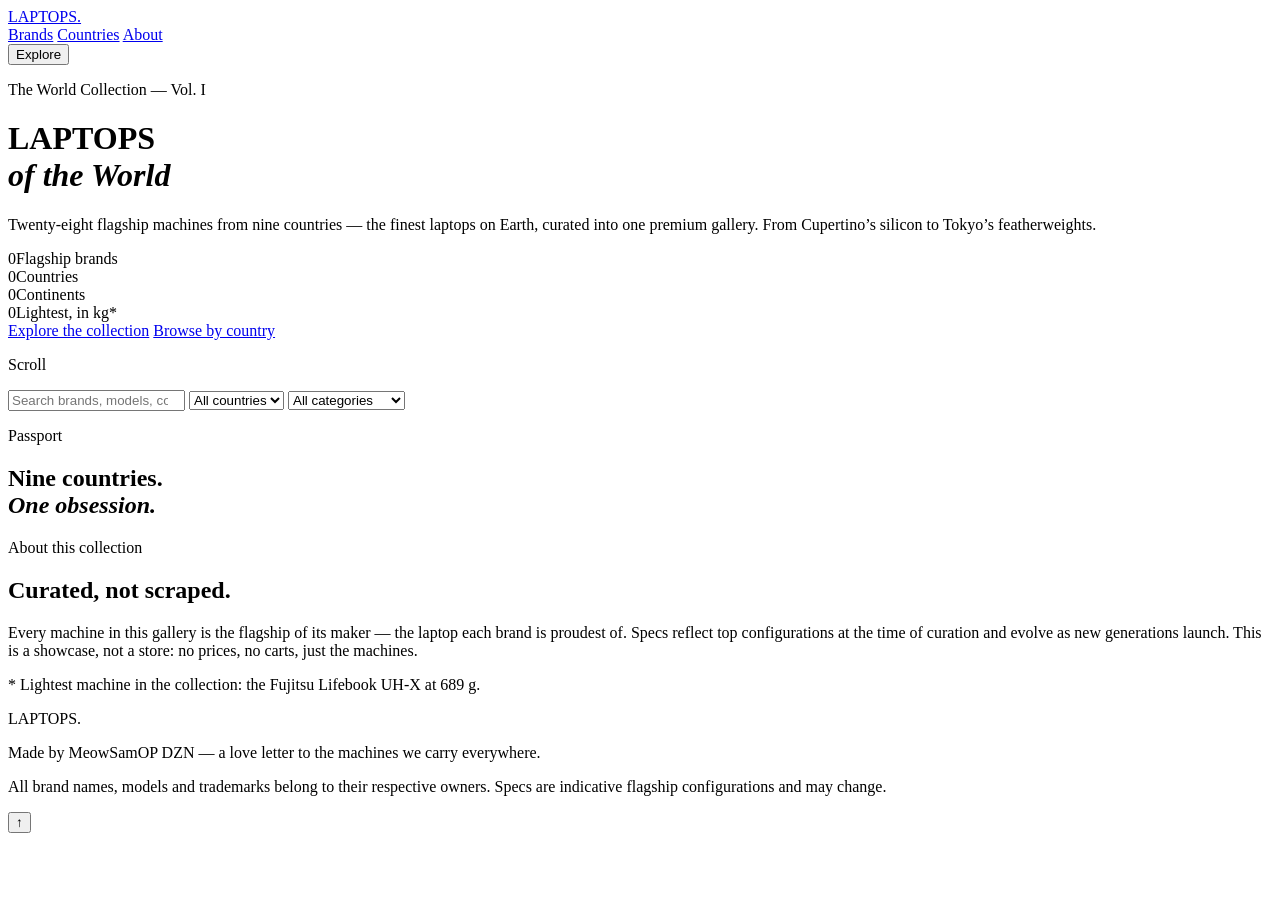
==== index.html @ 44a9090a "Add index.html" ====
<!DOCTYPE html>
<html lang="en">
<head>
<meta charset="UTF-8">
<meta name="viewport" content="width=device-width, initial-scale=1.0">
<title>LAPTOPS — Flagship Laptops From Around the World</title>
<meta name="description" content="LAPTOPS is a premium showcase of flagship laptops from every corner of the planet — 28 legendary machines from 9 countries.">
<link rel="preconnect" href="https://fonts.googleapis.com">
<link rel="preconnect" href="https://fonts.gstatic.com" crossorigin>
<link href="https://fonts.googleapis.com/css2?family=Fraunces:ital,opsz,wght@0,9..144,300..900;1,9..144,300..900&family=Space+Grotesk:wght@300..700&display=swap" rel="stylesheet">
<link rel="stylesheet" href="styles.css">
<link rel="icon" href="data:image/svg+xml,<svg xmlns='http://www.w3.org/2000/svg' viewBox='0 0 100 100'><text y='.9em' font-size='90'>💻</text></svg>">
</head>
<body>
<div class="ambient" aria-hidden="true"><span class="orb orb-a"></span><span class="orb orb-b"></span><span class="grain"></span></div>

<nav class="nav" id="nav">
  <a class="wordmark" href="#top">LAPTOPS<span class="dot">.</span></a>
  <div class="nav-links">
    <a href="#atlas">Brands</a>
    <a href="#countries">Countries</a>
    <a href="#about">About</a>
  </div>
  <button class="nav-cta" id="navExplore">Explore</button>
</nav>

<header class="hero" id="top">
  <p class="eyebrow reveal">The World Collection &mdash; Vol. I</p>
  <h1 class="hero-title reveal">LAPTOPS<br><em>of the World</em></h1>
  <p class="hero-sub reveal">Twenty-eight flagship machines from nine countries &mdash; the finest laptops on Earth, curated into one premium gallery. From Cupertino&rsquo;s silicon to Tokyo&rsquo;s featherweights.</p>
  <div class="stats reveal">
    <div class="stat"><span class="stat-num" data-count="28">0</span><span class="stat-label">Flagship brands</span></div>
    <div class="stat"><span class="stat-num" data-count="9">0</span><span class="stat-label">Countries</span></div>
    <div class="stat"><span class="stat-num" data-count="4">0</span><span class="stat-label">Continents</span></div>
    <div class="stat"><span class="stat-num" data-count="0.68">0</span><span class="stat-label">Lightest, in kg*</span></div>
  </div>
  <div class="hero-ctas reveal">
    <a href="#atlas" class="btn btn-gold">Explore the collection</a>
    <a href="#countries" class="btn btn-ghost">Browse by country</a>
  </div>
  <p class="scroll-hint">Scroll</p>
</header>

<div class="marquee" aria-hidden="true"><div class="marquee-track" id="marqueeTrack"></div></div>

<div class="filterbar" id="filterbar">
  <div class="filter-inner">
    <input type="search" id="search" placeholder="Search brands, models, countries&hellip;" autocomplete="off">
    <select id="countryFilter"><option value="">All countries</option></select>
    <select id="categoryFilter">
      <option value="">All categories</option>
      <option>Ultrabook</option><option>Gaming</option><option>Creator</option>
      <option>Business</option><option>Modular</option><option>Rugged &amp; Linux</option>
    </select>
    <span class="result-count" id="resultCount"></span>
  </div>
</div>

<main id="atlas"></main>

<section class="countries" id="countries">
  <p class="eyebrow">Passport</p>
  <h2 class="section-title">Nine countries.<br><em>One obsession.</em></h2>
  <div class="country-grid" id="countryGrid"></div>
</section>

<section class="about" id="about">
  <p class="eyebrow">About this collection</p>
  <h2 class="section-title">Curated, not scraped.</h2>
  <p class="about-copy">Every machine in this gallery is the flagship of its maker &mdash; the laptop each brand is proudest of. Specs reflect top configurations at the time of curation and evolve as new generations launch. This is a showcase, not a store: no prices, no carts, just the machines.</p>
  <p class="about-copy dim">* Lightest machine in the collection: the Fujitsu Lifebook UH-X at 689&nbsp;g.</p>
</section>

<footer>
  <div class="foot-inner">
    <p class="foot-mark">LAPTOPS<span class="dot">.</span></p>
    <p class="foot-note">Made by MeowSamOP DZN &mdash; a love letter to the machines we carry everywhere.</p>
    <p class="foot-legal">All brand names, models and trademarks belong to their respective owners. Specs are indicative flagship configurations and may change.</p>
  </div>
  <button class="to-top" id="toTop" aria-label="Back to top">&uarr;</button>
</footer>

<div class="modal" id="modal" aria-hidden="true">
  <div class="modal-backdrop" id="modalBackdrop"></div>
  <div class="modal-card" role="dialog" aria-modal="true" id="modalCard"></div>
</div>

<script src="app.js"></script>
</body>
</html>
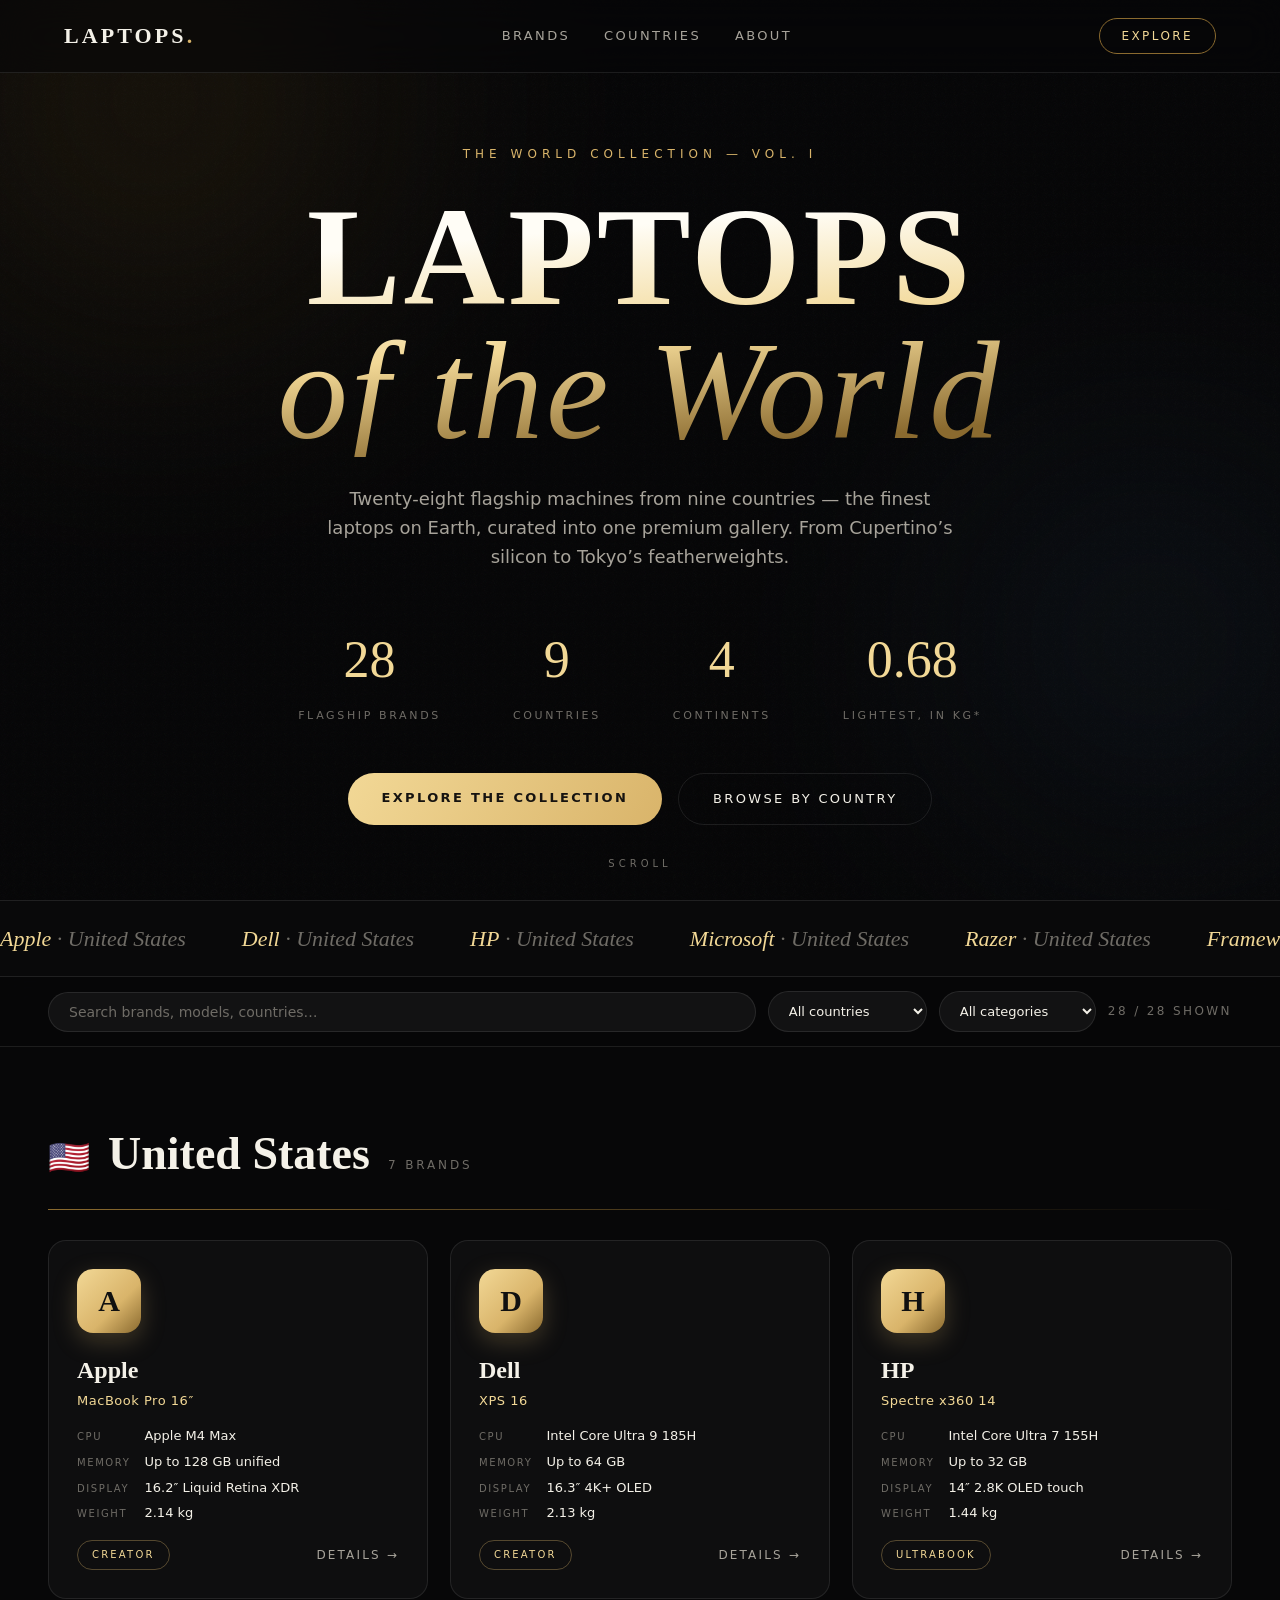
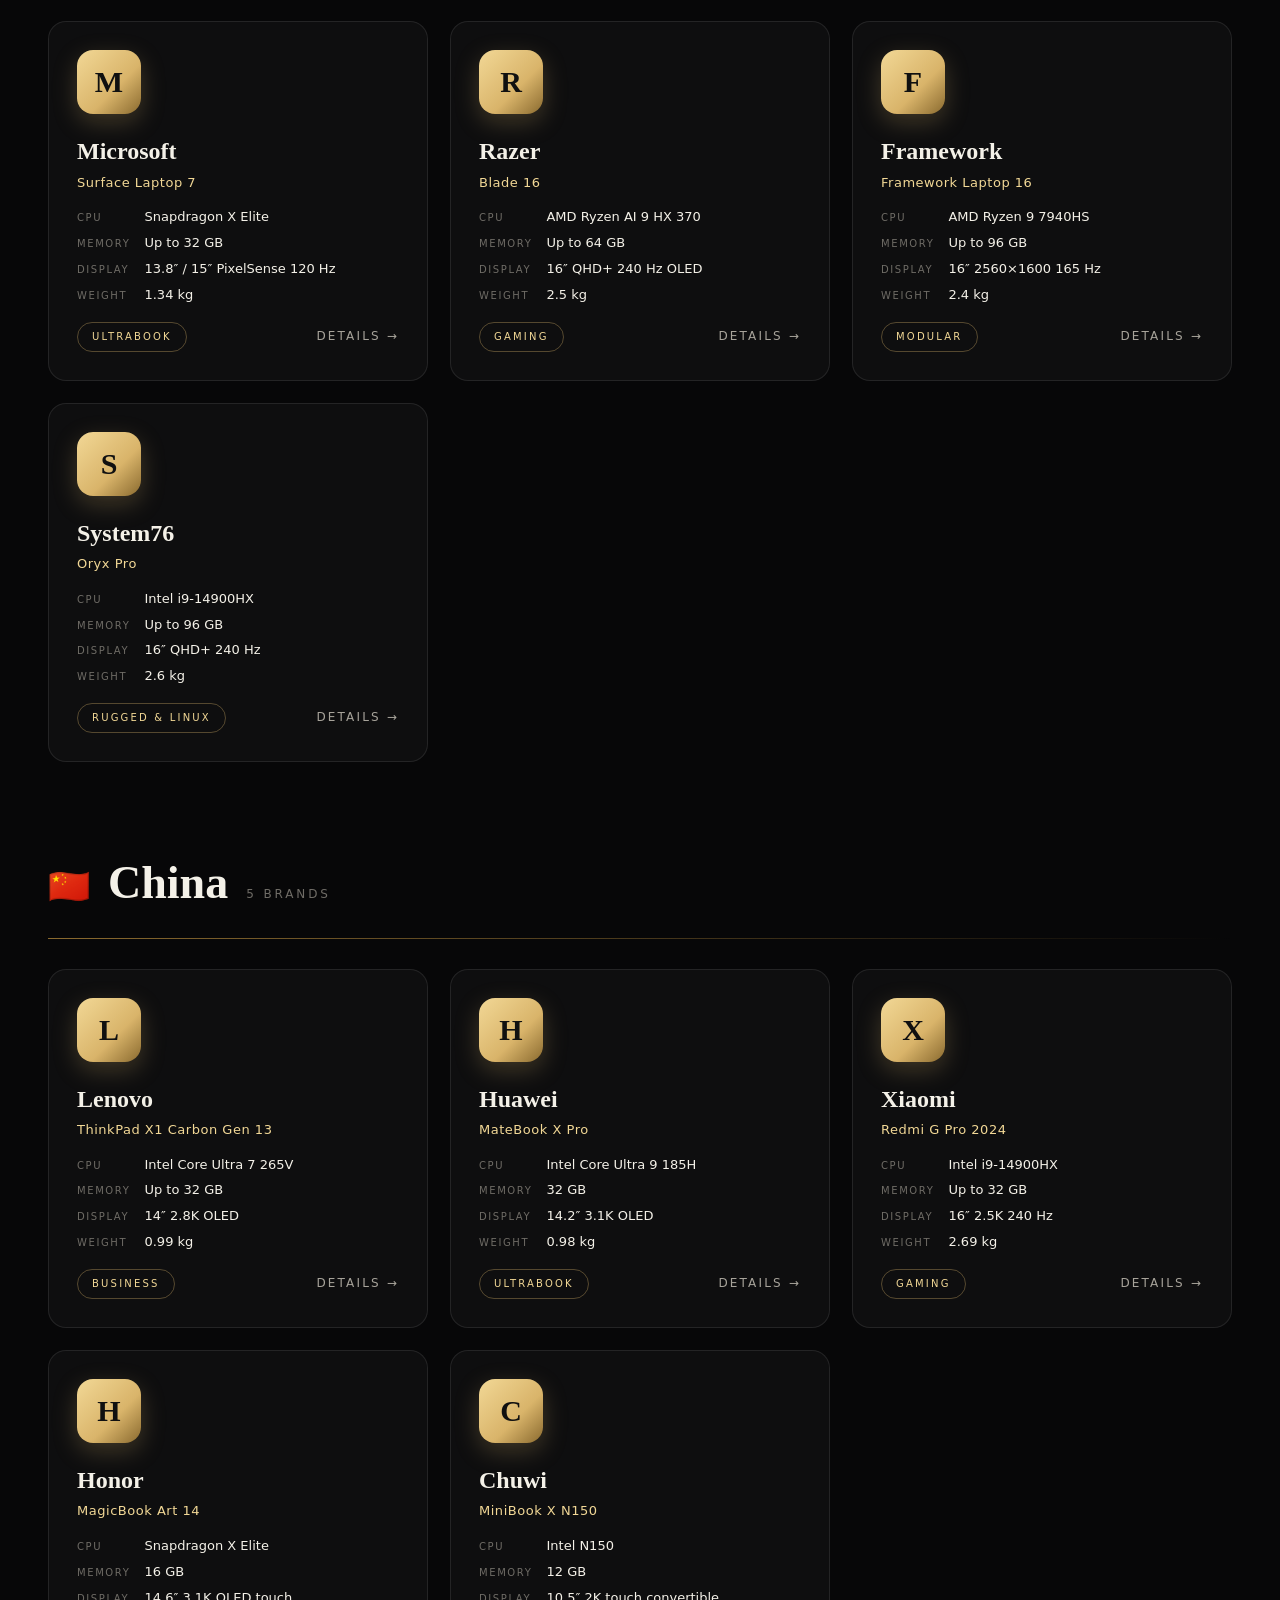
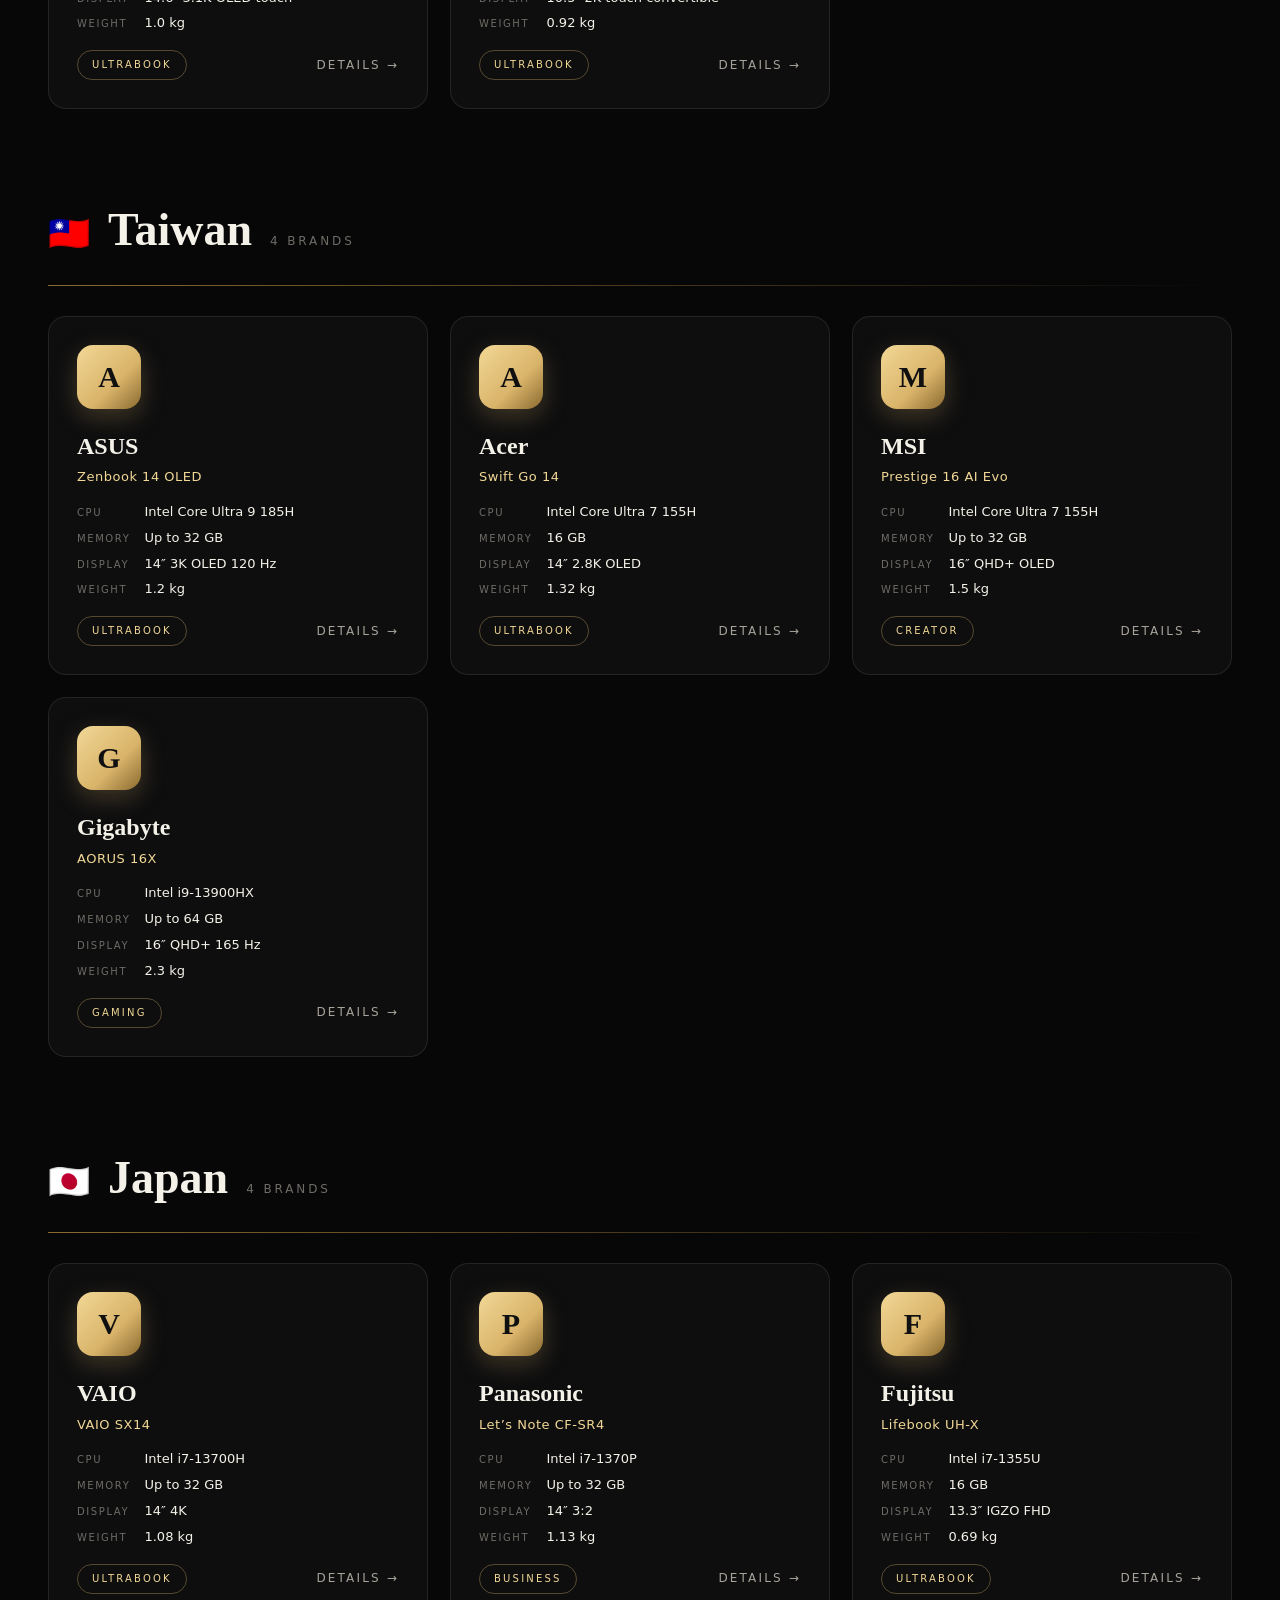
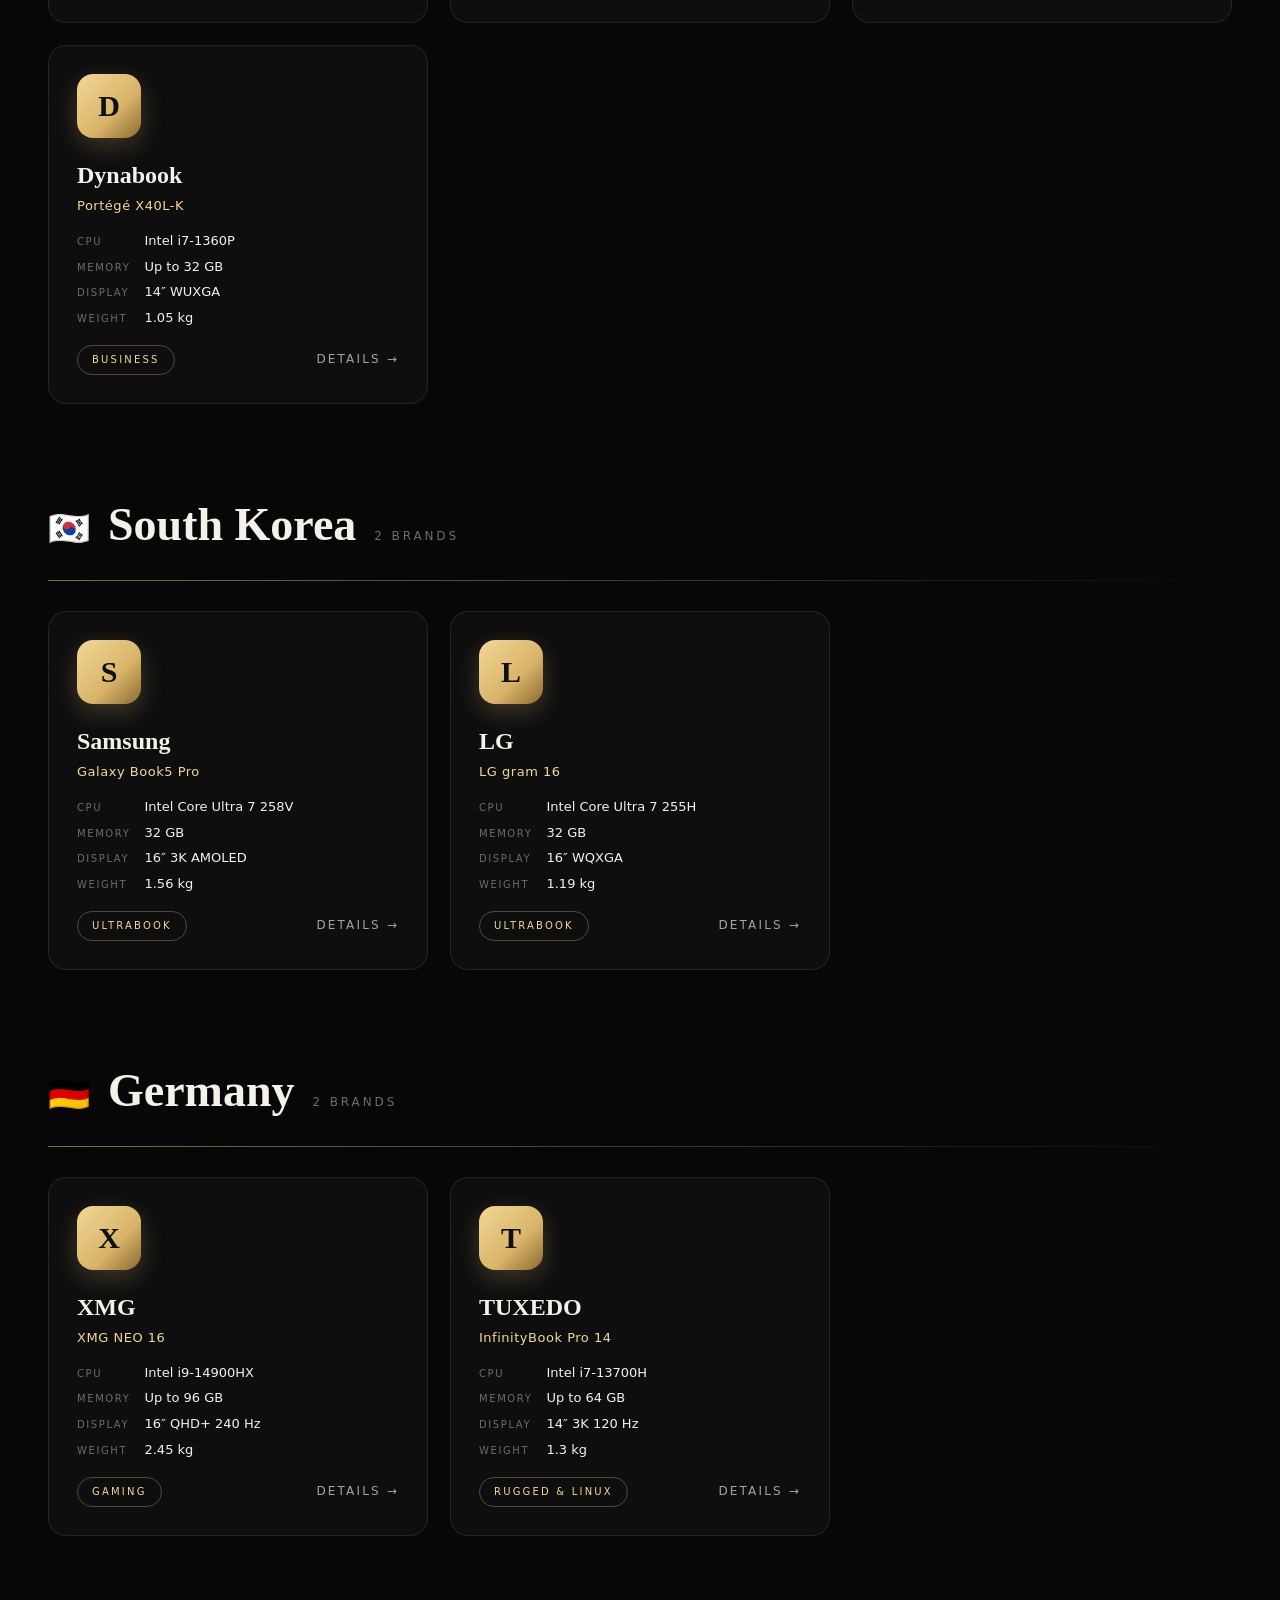
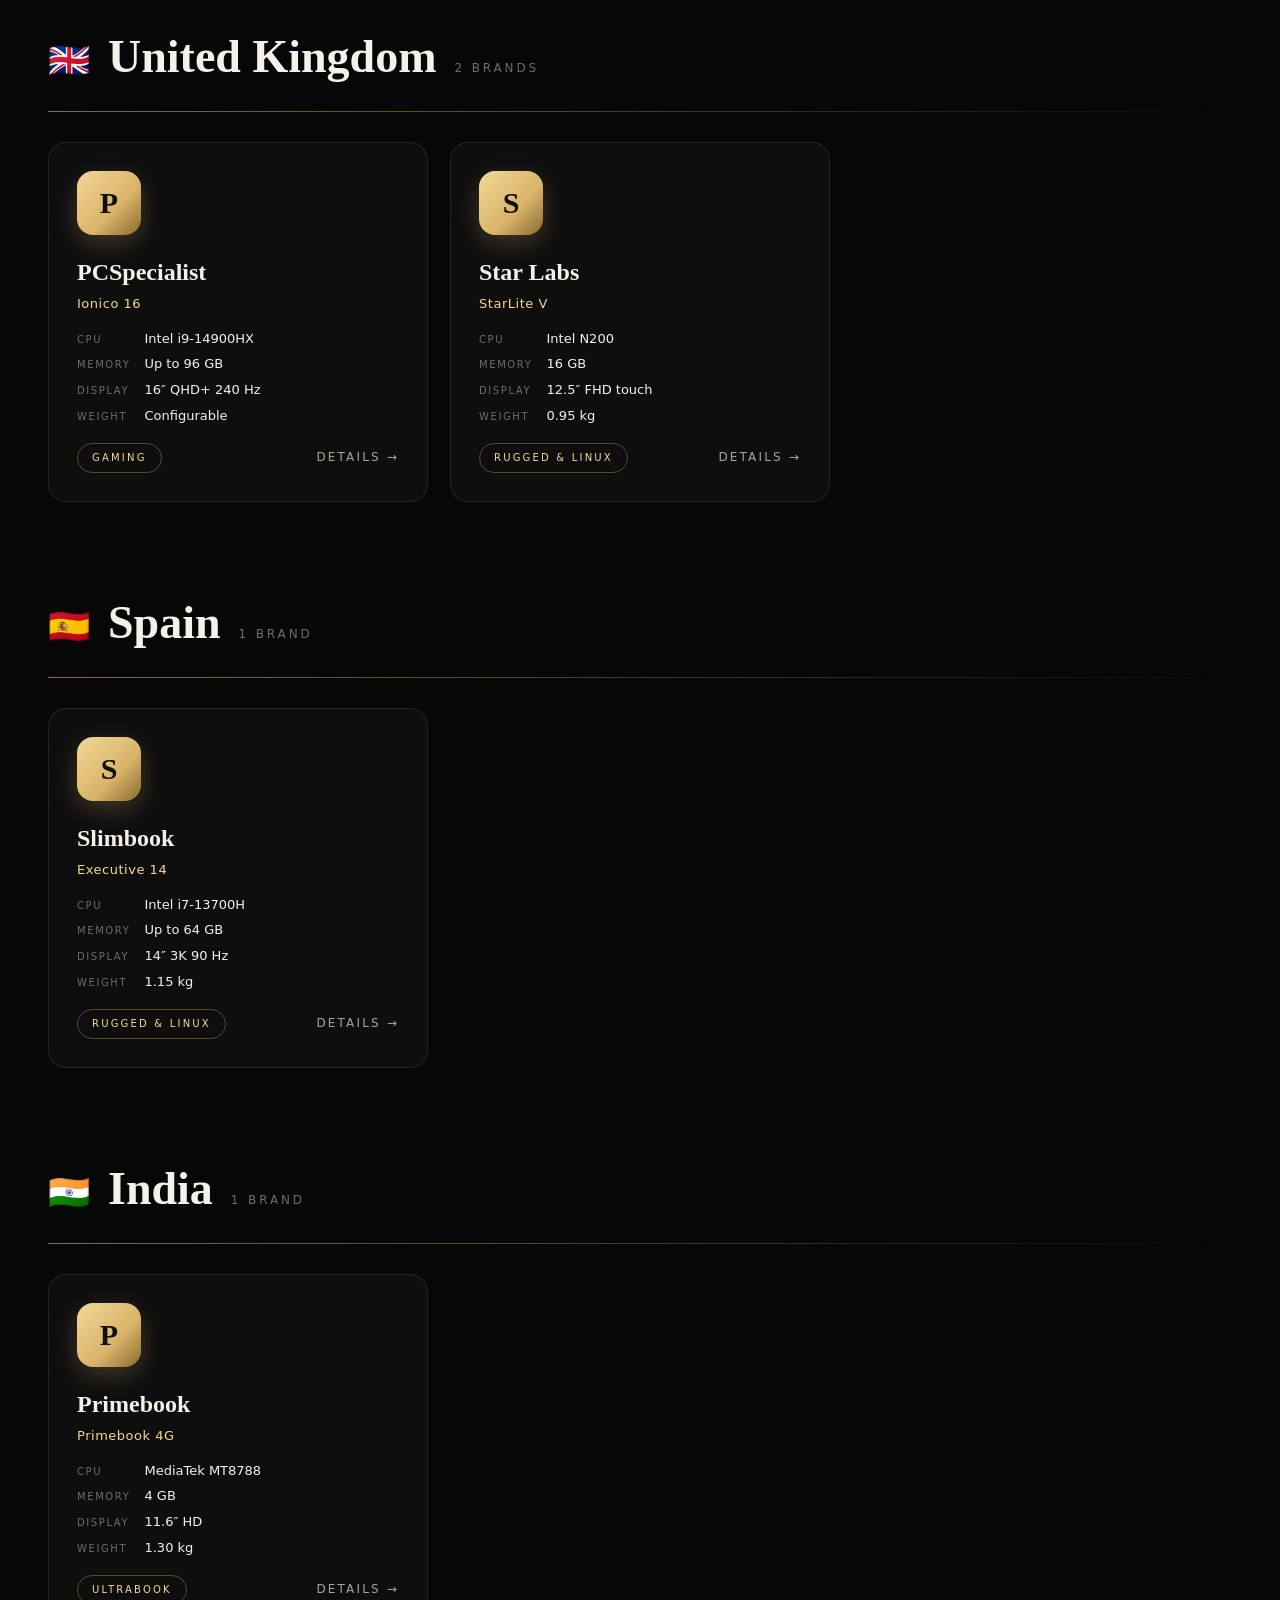
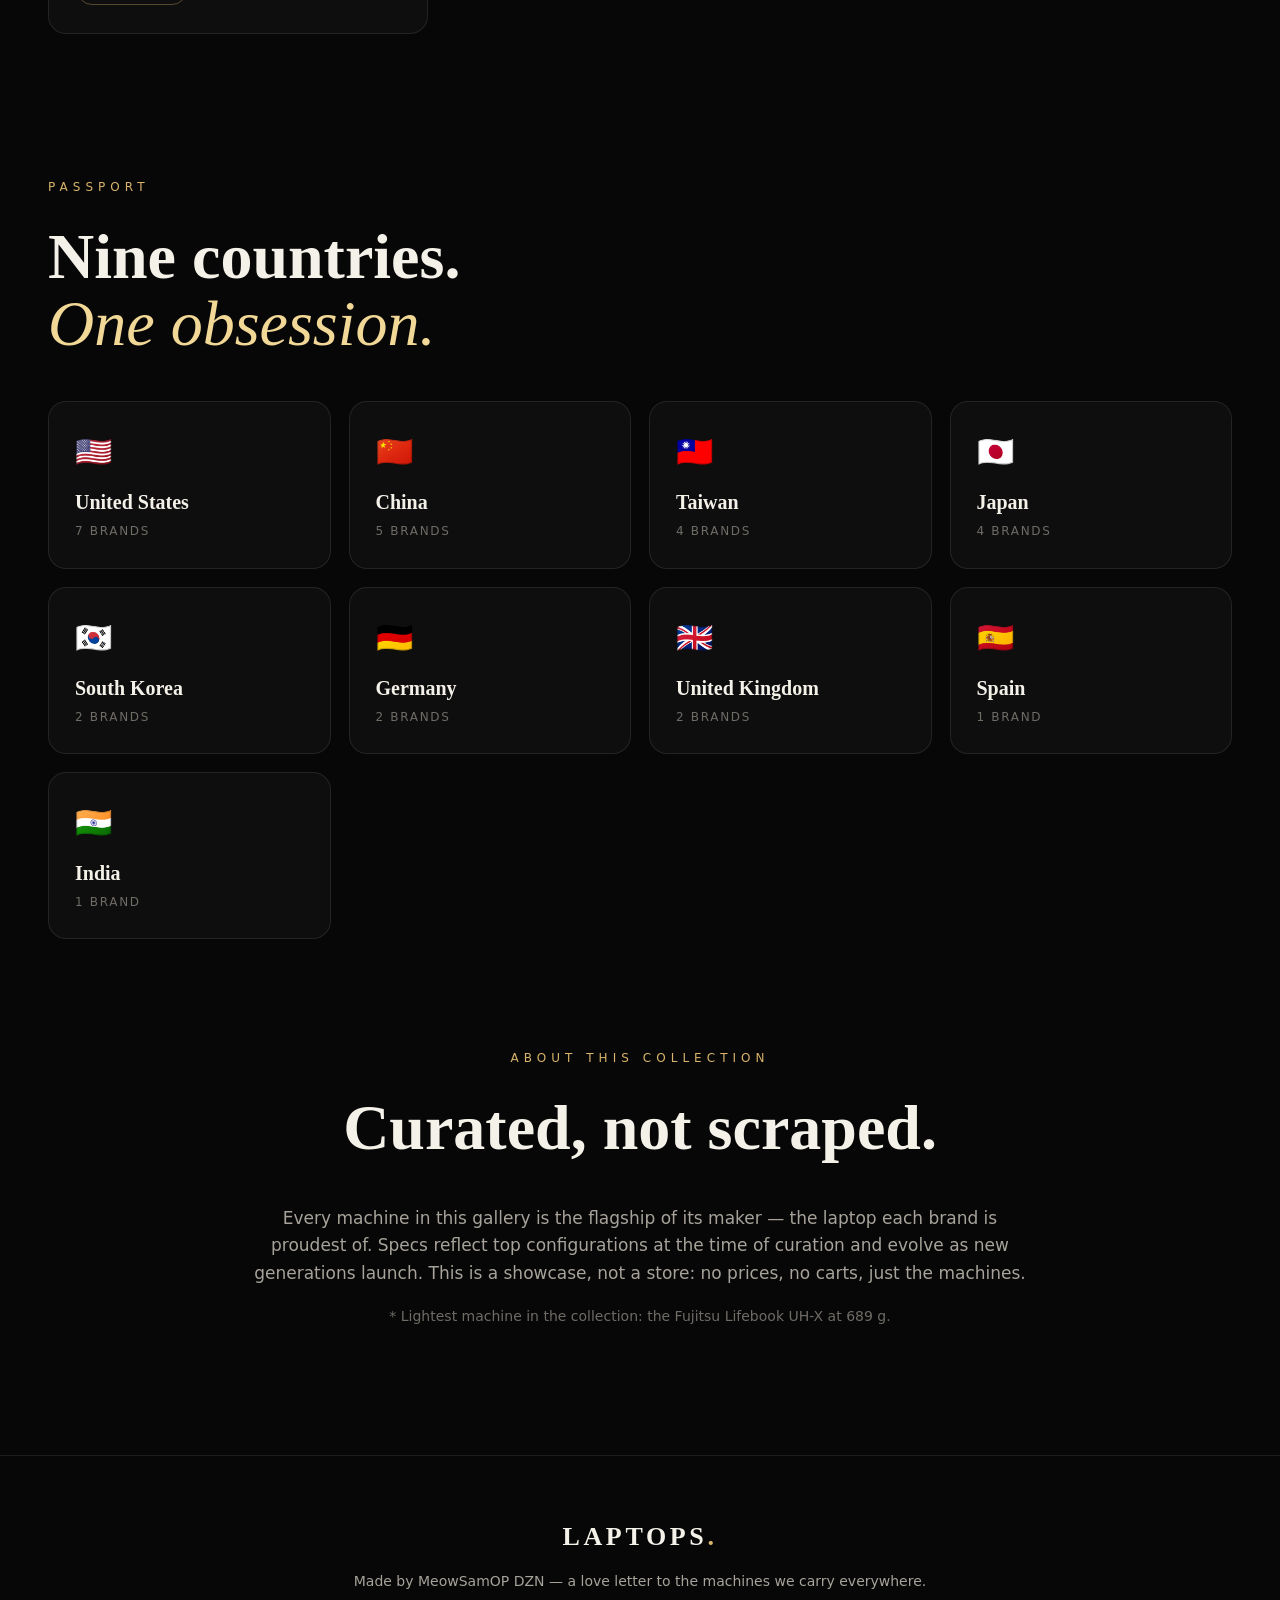
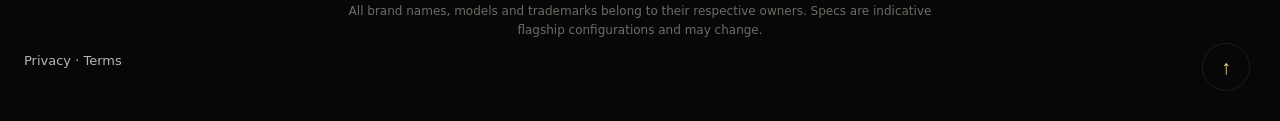
==== commit 364fcb6c: "Footer legal links" ====
--- a/index.html
+++ b/index.html
@@ -78,7 +78,7 @@
     <p class="foot-legal">All brand names, models and trademarks belong to their respective owners. Specs are indicative flagship configurations and may change.</p>
   </div>
   <button class="to-top" id="toTop" aria-label="Back to top">&uarr;</button>
-</footer>
+<div style="font-size:13px;opacity:.75;margin-top:10px"><a href="/privacy.html">Privacy</a> · <a href="/terms.html">Terms</a></div></footer>
 
 <div class="modal" id="modal" aria-hidden="true">
   <div class="modal-backdrop" id="modalBackdrop"></div>
--- a/styles.css
+++ b/styles.css
@@ -0,0 +1,233 @@
+/* LAPTOPS — premium dark editorial theme */
+:root{
+  --bg:#070708;
+  --bg2:#0d0d10;
+  --card:rgba(255,255,255,.032);
+  --line:rgba(255,255,255,.09);
+  --gold:#d9b46a;
+  --gold2:#f2d896;
+  --gold-deep:#8a6a2f;
+  --ivory:#f4f1e8;
+  --muted:#a7a39a;
+  --dim:#6f6c66;
+  --serif:"Fraunces",Georgia,serif;
+  --sans:"Space Grotesk",system-ui,sans-serif;
+  --r:18px;
+}
+*{margin:0;padding:0;box-sizing:border-box}
+html{scroll-behavior:smooth}
+body{
+  background:var(--bg);color:var(--ivory);font-family:var(--sans);
+  font-weight:300;line-height:1.6;overflow-x:hidden;
+  -webkit-font-smoothing:antialiased;
+}
+::selection{background:var(--gold);color:#111}
+a{color:inherit;text-decoration:none}
+
+/* ambient background */
+.ambient{position:fixed;inset:0;z-index:-1;pointer-events:none;overflow:hidden}
+.orb{position:absolute;border-radius:50%;filter:blur(120px);opacity:.5}
+.orb-a{width:60vw;height:60vw;left:-18vw;top:-22vw;background:radial-gradient(circle,#3a2c12 0%,transparent 65%)}
+.orb-b{width:52vw;height:52vw;right:-16vw;top:34vh;background:radial-gradient(circle,#14202e 0%,transparent 65%)}
+.grain{position:absolute;inset:0;opacity:.05;background-image:url("data:image/svg+xml,%3Csvg xmlns='http://www.w3.org/2000/svg' width='120' height='120'%3E%3Cfilter id='n'%3E%3CfeTurbulence baseFrequency='0.9'/%3E%3C/filter%3E%3Crect width='120' height='120' filter='url(%23n)' opacity='1'/%3E%3C/svg%3E")}
+
+/* nav */
+.nav{
+  position:fixed;top:0;left:0;right:0;z-index:50;
+  display:flex;align-items:center;justify-content:space-between;
+  padding:18px clamp(20px,5vw,64px);
+  backdrop-filter:blur(18px);-webkit-backdrop-filter:blur(18px);
+  background:rgba(7,7,8,.55);border-bottom:1px solid var(--line);
+}
+.wordmark{font-family:var(--serif);font-weight:700;font-size:22px;letter-spacing:.14em}
+.wordmark .dot,.dot{color:var(--gold)}
+.nav-links{display:flex;gap:34px;font-size:13px;letter-spacing:.18em;text-transform:uppercase;color:var(--muted)}
+.nav-links a{transition:color .25s}
+.nav-links a:hover{color:var(--gold2)}
+.nav-cta{
+  font-family:var(--sans);font-size:12px;letter-spacing:.2em;text-transform:uppercase;
+  color:var(--gold2);background:transparent;border:1px solid var(--gold-deep);
+  padding:10px 22px;border-radius:999px;cursor:pointer;transition:.3s;
+}
+.nav-cta:hover{background:var(--gold);color:#141414;border-color:var(--gold)}
+
+/* hero */
+.hero{
+  min-height:100svh;display:flex;flex-direction:column;justify-content:center;align-items:center;
+  text-align:center;padding:130px 24px 60px;position:relative;
+}
+.eyebrow{
+  font-size:12px;letter-spacing:.42em;text-transform:uppercase;color:var(--gold);
+  margin-bottom:26px;
+}
+.hero-title{
+  font-family:var(--serif);font-weight:600;font-size:clamp(58px,11vw,150px);
+  line-height:.95;letter-spacing:.02em;
+  background:linear-gradient(175deg,#fffdf6 20%,var(--gold2) 55%,var(--gold-deep) 90%);
+  -webkit-background-clip:text;background-clip:text;-webkit-text-fill-color:transparent;
+  margin-bottom:28px;
+}
+.hero-title em{font-style:italic;font-weight:300}
+.hero-sub{max-width:640px;color:var(--muted);font-size:clamp(15px,2vw,18px);margin-bottom:46px}
+.stats{display:flex;gap:clamp(24px,6vw,72px);margin-bottom:48px;flex-wrap:wrap;justify-content:center}
+.stat{display:flex;flex-direction:column;align-items:center}
+.stat-num{font-family:var(--serif);font-size:clamp(34px,4.5vw,52px);color:var(--gold2);font-weight:500}
+.stat-label{font-size:11px;letter-spacing:.24em;text-transform:uppercase;color:var(--dim);margin-top:6px}
+.hero-ctas{display:flex;gap:16px;flex-wrap:wrap;justify-content:center}
+.btn{
+  padding:15px 34px;border-radius:999px;font-size:13px;letter-spacing:.18em;text-transform:uppercase;
+  transition:.3s;display:inline-block;
+}
+.btn-gold{background:linear-gradient(120deg,var(--gold2),var(--gold));color:#161310;font-weight:600}
+.btn-gold:hover{transform:translateY(-2px);box-shadow:0 14px 40px rgba(217,180,106,.28)}
+.btn-ghost{border:1px solid var(--line);color:var(--ivory)}
+.btn-ghost:hover{border-color:var(--gold);color:var(--gold2)}
+.scroll-hint{
+  position:absolute;bottom:28px;left:50%;transform:translateX(-50%);
+  font-size:10px;letter-spacing:.4em;text-transform:uppercase;color:var(--dim);
+  animation:bob 2.4s ease-in-out infinite;
+}
+@keyframes bob{0%,100%{transform:translate(-50%,0)}50%{transform:translate(-50%,8px)}}
+
+/* marquee */
+.marquee{overflow:hidden;border-top:1px solid var(--line);border-bottom:1px solid var(--line);padding:20px 0;background:rgba(255,255,255,.012)}
+.marquee-track{display:flex;gap:56px;width:max-content;animation:scroll 42s linear infinite}
+.marquee-track span{font-family:var(--serif);font-style:italic;font-size:22px;color:var(--dim);white-space:nowrap}
+.marquee-track span b{color:var(--gold2);font-weight:500}
+@keyframes scroll{to{transform:translateX(-50%)}}
+
+/* filter bar */
+.filterbar{position:sticky;top:65px;z-index:40;background:rgba(7,7,8,.78);backdrop-filter:blur(16px);border-bottom:1px solid var(--line)}
+.filter-inner{
+  max-width:1280px;margin:0 auto;padding:14px clamp(20px,4vw,48px);
+  display:flex;gap:12px;align-items:center;flex-wrap:wrap;
+}
+#search{
+  flex:1;min-width:200px;background:rgba(255,255,255,.05);border:1px solid var(--line);
+  color:var(--ivory);border-radius:999px;padding:11px 20px;font-family:var(--sans);font-size:14px;outline:none;transition:.25s;
+}
+#search:focus{border-color:var(--gold);box-shadow:0 0 0 3px rgba(217,180,106,.15)}
+#search::placeholder{color:var(--dim)}
+select{
+  background:rgba(255,255,255,.05);border:1px solid var(--line);color:var(--ivory);
+  border-radius:999px;padding:11px 16px;font-family:var(--sans);font-size:13px;outline:none;cursor:pointer;
+}
+select option{background:#141416}
+.result-count{margin-left:auto;font-size:12px;letter-spacing:.2em;text-transform:uppercase;color:var(--dim)}
+
+/* country sections */
+main{max-width:1280px;margin:0 auto;padding:70px clamp(20px,4vw,48px) 20px}
+.country{margin-bottom:84px}
+.country-head{display:flex;align-items:baseline;gap:18px;margin-bottom:10px;flex-wrap:wrap}
+.country-flag{font-size:34px;line-height:1}
+.country-name{font-family:var(--serif);font-size:clamp(30px,4vw,46px);font-weight:600}
+.country-meta{font-size:12px;letter-spacing:.24em;text-transform:uppercase;color:var(--dim)}
+.country-line{height:1px;background:linear-gradient(90deg,var(--gold-deep),transparent);margin:18px 0 30px}
+.grid{display:grid;grid-template-columns:repeat(auto-fill,minmax(300px,1fr));gap:22px}
+
+/* card */
+.card{
+  position:relative;background:var(--card);border:1px solid var(--line);border-radius:var(--r);
+  padding:28px;cursor:pointer;overflow:hidden;transition:transform .35s,border-color .35s,box-shadow .35s;
+}
+.card::before{
+  content:"";position:absolute;inset:0;opacity:0;transition:opacity .4s;pointer-events:none;
+  background:radial-gradient(420px circle at var(--mx,50%) var(--my,0%),rgba(217,180,106,.12),transparent 60%);
+}
+.card:hover{transform:translateY(-6px);border-color:rgba(217,180,106,.45);box-shadow:0 24px 60px rgba(0,0,0,.5)}
+.card:hover::before{opacity:1}
+.mono{
+  width:64px;height:64px;border-radius:16px;display:flex;align-items:center;justify-content:center;
+  font-family:var(--serif);font-size:30px;font-weight:700;color:#101010;margin-bottom:18px;
+  background:linear-gradient(135deg,var(--gold2),var(--gold) 60%,var(--gold-deep));
+  box-shadow:0 8px 24px rgba(217,180,106,.25);
+}
+.card-brand{font-family:var(--serif);font-size:24px;font-weight:600;margin-bottom:2px}
+.card-flagship{font-size:13px;color:var(--gold2);letter-spacing:.04em;margin-bottom:14px}
+.spec-rows{display:grid;grid-template-columns:auto 1fr;gap:5px 14px;font-size:13px;margin-bottom:16px}
+.spec-rows dt{color:var(--dim);text-transform:uppercase;font-size:10px;letter-spacing:.16em;padding-top:3px}
+.spec-rows dd{color:var(--ivory);font-weight:300}
+.card-foot{display:flex;align-items:center;justify-content:space-between}
+.pill{
+  font-size:10px;letter-spacing:.22em;text-transform:uppercase;color:var(--gold2);
+  border:1px solid rgba(217,180,106,.35);border-radius:999px;padding:6px 14px;
+}
+.view{font-size:12px;letter-spacing:.18em;text-transform:uppercase;color:var(--muted);transition:.25s}
+.card:hover .view{color:var(--gold2)}
+.empty{padding:60px 0;text-align:center;color:var(--dim);font-family:var(--serif);font-size:24px;font-style:italic}
+
+/* countries passport */
+.countries{max-width:1280px;margin:0 auto;padding:40px clamp(20px,4vw,48px) 90px}
+.section-title{font-family:var(--serif);font-size:clamp(36px,5.5vw,64px);font-weight:600;line-height:1.05;margin-bottom:44px}
+.section-title em{font-style:italic;color:var(--gold2);font-weight:300}
+.country-grid{display:grid;grid-template-columns:repeat(auto-fill,minmax(240px,1fr));gap:18px}
+.country-tile{
+  border:1px solid var(--line);border-radius:var(--r);padding:26px;background:var(--card);
+  cursor:pointer;transition:.3s;
+}
+.country-tile:hover{border-color:rgba(217,180,106,.5);transform:translateY(-4px)}
+.country-tile .f{font-size:30px;margin-bottom:10px}
+.country-tile h3{font-family:var(--serif);font-size:20px;font-weight:600}
+.country-tile p{font-size:12px;color:var(--dim);letter-spacing:.14em;text-transform:uppercase;margin-top:4px}
+
+/* about */
+.about{max-width:820px;margin:0 auto;padding:20px 24px 110px;text-align:center}
+.about-copy{color:var(--muted);font-size:17px;margin-bottom:18px}
+.about-copy.dim{color:var(--dim);font-size:14px}
+
+/* footer */
+footer{border-top:1px solid var(--line);padding:60px 24px 50px;position:relative}
+.foot-inner{max-width:1280px;margin:0 auto;text-align:center}
+.foot-mark{font-family:var(--serif);font-size:26px;letter-spacing:.14em;font-weight:700;margin-bottom:12px}
+.foot-note{color:var(--muted);font-size:14px;margin-bottom:10px}
+.foot-legal{color:var(--dim);font-size:12px;max-width:620px;margin:0 auto}
+.to-top{
+  position:absolute;right:30px;bottom:30px;width:48px;height:48px;border-radius:50%;
+  background:transparent;border:1px solid var(--line);color:var(--gold2);font-size:20px;cursor:pointer;transition:.3s;
+}
+.to-top:hover{border-color:var(--gold);transform:translateY(-4px)}
+
+/* modal */
+.modal{position:fixed;inset:0;z-index:100;display:none;align-items:center;justify-content:center;padding:20px}
+.modal.open{display:flex}
+.modal-backdrop{position:absolute;inset:0;background:rgba(4,4,5,.8);backdrop-filter:blur(8px)}
+.modal-card{
+  position:relative;max-width:640px;width:100%;max-height:88vh;overflow:auto;
+  background:#111114;border:1px solid rgba(217,180,106,.3);border-radius:24px;padding:44px;
+  animation:pop .35s cubic-bezier(.2,.9,.3,1.2);
+}
+@keyframes pop{from{transform:scale(.94) translateY(12px);opacity:0}}
+.modal-close{
+  position:absolute;top:18px;right:22px;background:none;border:none;color:var(--dim);
+  font-size:26px;cursor:pointer;transition:.2s;
+}
+.modal-close:hover{color:var(--gold2)}
+.modal-head{display:flex;gap:22px;align-items:center;margin-bottom:22px}
+.modal-head .mono{margin:0;width:76px;height:76px;font-size:36px;flex-shrink:0}
+.modal-brand{font-family:var(--serif);font-size:32px;font-weight:600}
+.modal-flagship{color:var(--gold2);font-size:15px}
+.modal-blurb{color:var(--muted);font-size:15px;margin-bottom:24px}
+.modal-specs{width:100%;border-collapse:collapse;margin-bottom:26px;font-size:14px}
+.modal-specs th{
+  text-align:left;color:var(--dim);text-transform:uppercase;font-size:10px;letter-spacing:.2em;
+  padding:10px 4px;border-bottom:1px solid var(--line);font-weight:400;width:38%;
+}
+.modal-specs td{padding:10px 4px;border-bottom:1px solid rgba(255,255,255,.05)}
+.modal-meta{display:flex;gap:10px;flex-wrap:wrap;margin-bottom:26px}
+.modal-link{
+  display:inline-block;padding:13px 30px;border-radius:999px;font-size:12px;letter-spacing:.2em;
+  text-transform:uppercase;background:linear-gradient(120deg,var(--gold2),var(--gold));color:#161310;font-weight:600;
+}
+.modal-link:hover{box-shadow:0 10px 30px rgba(217,180,106,.3)}
+
+/* reveal */
+.reveal{opacity:0;transform:translateY(28px);transition:opacity .8s ease,transform .8s ease}
+.reveal.in{opacity:1;transform:none}
+
+@media(max-width:720px){
+  .nav-links{display:none}
+  .filter-inner{flex-direction:column;align-items:stretch}
+  .result-count{margin-left:0;text-align:center}
+  .modal-card{padding:32px 24px}
+  .stats{gap:22px}
+}
